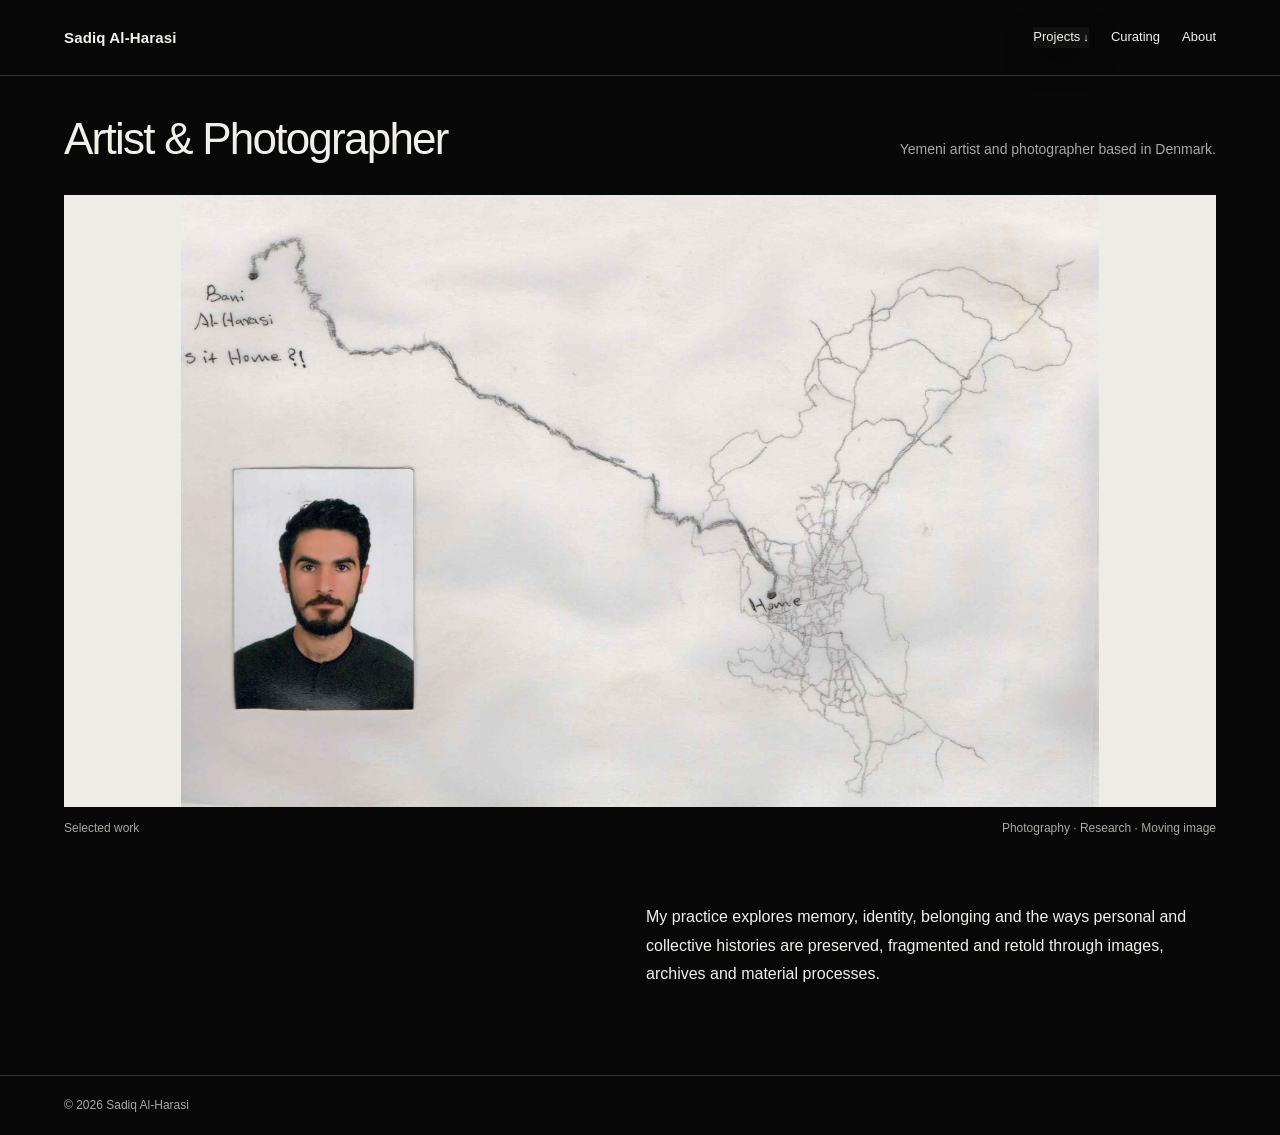
==== index.html @ f60ea3b3 "Standardize copyright footer" ====
<!DOCTYPE html>
<html lang="en">
<head>
  <meta charset="UTF-8">
  <meta name="viewport" content="width=device-width, initial-scale=1.0">

  <title>Sadiq Al-Harasi — Artist & Photographer</title>
  <meta name="description" content="Portfolio of Sadiq Al-Harasi, a Yemeni photographer, artist and curator based in Denmark.">

  <style>
    :root {
      --paper: #080808;
      --ink: #f2f0ea;
      --muted: #aaa7a0;
      --line: #343434;
    }

    * {
      box-sizing: border-box;
    }

    html {
      scroll-behavior: smooth;
    }

    body {
      margin: 0;
      background: var(--paper);
      color: var(--ink);
      font-family: Arial, Helvetica, sans-serif;
      font-size: 14px;
      line-height: 1.6;
    }

    a {
      color: inherit;
      text-decoration: none;
    }

    a:hover {
      opacity: 0.6;
    }

    .site-header {
      padding: 25px 5vw;
      display: flex;
      justify-content: space-between;
      align-items: center;
      gap: 24px;
      border-bottom: 1px solid var(--line);
    }

    .site-name {
      font-size: 15px;
      font-weight: 600;
      letter-spacing: 0.01em;
      white-space: nowrap;
    }

    .navigation {
      display: flex;
      flex-wrap: wrap;
      gap: 24px;
      font-size: 13px;
   
    .dropdown {
      position: relative;
    }

    .dropdown summary {
      cursor: pointer;
      list-style: none;
    }

    .dropdown summary::-webkit-details-marker {
      display: none;
    }

    .dropdown summary::after {
      content: " ↓";
      font-size: 11px;
    }

    .dropdown-menu {
      position: absolute;
      top: 100%;
      right: 0;
      z-index: 10;
      width: 300px;
      max-width: 85vw;
      max-height: 70vh;
      overflow-y: auto;
      padding: 18px;
      margin-top: 12px;
      background: var(--paper);
      border: 1px solid var(--line);
      display: flex;
      flex-direction: column;
      gap: 10px;
    }
.dropdown:hover .dropdown-menu,
.dropdown:focus-within .dropdown-menu {
  display: flex;
}

.dropdown:not([open]) .dropdown-menu {
  display: none;
}

.dropdown:hover > .dropdown-menu,
.dropdown:focus-within > .dropdown-menu {
  display: flex;
}

.dropdown:not([open]) > .dropdown-menu {
  display: none;
}

.dropdown:hover > .dropdown-menu,
.dropdown[open] > .dropdown-menu {
  display: flex;
}


    .dropdown-menu .menu-heading {
      margin: 8px 0 2px;
      color: var(--muted);
      font-size: 10px;
      letter-spacing: 0.08em;
      text-transform: uppercase;
    }

    .dropdown-menu a {
      font-size: 12px;
      line-height: 1.5;
    }
 }

    main {
      max-width: 1600px;
      margin: 0 auto;
      padding: 38px 5vw 70px;
    }

    .introduction {
      display: flex;
      justify-content: space-between;
      align-items: baseline;
      gap: 30px;
      margin-bottom: 30px;
    }

    .introduction h1 {
      font-size: clamp(26px, 3.5vw, 44px);
      font-weight: 400;
      line-height: 1.15;
      letter-spacing: -0.04em;
      margin: 0;
    }

    .introduction p {
      color: var(--muted);
      margin: 0;
      max-width: 340px;
    }

    .hero-image {
      margin: 0;
      width: 100%;
    }

    .hero-image img {
      display: block;
      width: 100%;
      height: min(68vh, 760px);
      object-fit: contain;
      object-position: center;
      background: #eeece7;
    }

    .image-caption {
      display: flex;
      justify-content: space-between;
      gap: 20px;
      padding-top: 10px;
      color: var(--muted);
      font-size: 12px;
    }

    .home-note {
      max-width: 570px;
      margin: 65px 0 0 auto;
      font-size: 16px;
      line-height: 1.8;
    }

    footer {
      border-top: 1px solid var(--line);
      padding: 20px 5vw;
      display: flex;
      justify-content: space-between;
      gap: 20px;
      color: var(--muted);
      font-size: 12px;
    }

    @media (max-width: 650px) {
      .site-header {
        align-items: flex-start;
        flex-direction: column;
        gap: 15px;
      }

      .navigation {
        gap: 15px;
      }

      main {
        padding-top: 28px;
      }

      .introduction {
        flex-direction: column;
        gap: 12px;
      }

      .hero-image img {
        height: 55vh;
      }

      .home-note {
        margin-top: 40px;
      }
    }
  </style>
  <link rel="stylesheet" href="theme.css">
</head>

<body>

  <header class="site-header">
    <a class="site-name" href="index.html">Sadiq Al-Harasi</a>
    <nav class="navigation" aria-label="Main navigation">
      <details class="dropdown">
        <summary>Projects</summary>
        <div class="dropdown-menu">
          <a href="projects.html">All projects — overview</a>
          <p class="menu-heading">Documentary Photography</p>
          <a href="widows-son.html">A Widow's Son</a>
          <a href="exile.html">In Exile, You Have No Memory</a>
          <a href="normal-life.html">As a Lie, As a Dream</a>
          <a href="fathers.html">What Do Fathers Leave Behind?</a>
          <a href="revisioning-roads.html">Revisioning Roads</a>
          <p class="menu-heading">Installations</p>
          <a href="smells-like-home.html">Smells Like Home!</a>
          <a href="tracing-absence.html">Tracing Absence</a>
        </div>
      </details>
      <a href="curating.html">Curating</a>
      <a href="about.html">About</a>
    </nav>
  </header>

  <main>
    <section class="introduction">
      <h1>Artist & Photographer</h1>
      <p>Yemeni artist and photographer based in Denmark.</p>
    </section>

    <figure class="hero-image">
      <img
        src="images/Home_Al-Harasi.jpg"
        alt="Photograph by Sadiq Al-Harasi"
      >
      <figcaption class="image-caption">
        <span>Selected work</span>
        <span>Photography · Research · Moving image</span>
      </figcaption>
    </figure>

    <section class="home-note">
      <p>
        My practice explores memory, identity, belonging and the ways
        personal and collective histories are preserved, fragmented
        and retold through images, archives and material processes.
      </p>
    </section>
  </main>

  <footer><span>© 2026 Sadiq Al-Harasi</span></footer>

</body>
</html>
---- theme.css ----
/* Shared portfolio design system — Sadiq Al-Harasi */
:root {
  color-scheme: dark;
  --paper: #080808;
  --ink: #f2f0ea;
  --muted: #aaa7a0;
  --line: #343434;
  --surface: #111111;
  --hover: #242424;
}

html { background: var(--paper); }
body { background: var(--paper) !important; color: var(--ink); }
a { color: inherit; }
header, .site-header {
  background: var(--paper);
  border-color: var(--line) !important;
}
.site-header, header { min-height: 76px; padding: 20px 5%; gap: 24px; }
.site-name, .logo { color: var(--ink); }
.navigation, nav { color: var(--ink); gap: 22px; }
.navigation a, nav a, .dropdown-trigger, .nav-link { color: var(--ink); }
.dropdown-menu, .dropdown, .nav-item .dropdown {
  background: var(--surface) !important;
  color: var(--ink);
  border-color: var(--line) !important;
  box-shadow: 0 12px 30px rgba(0, 0, 0, 0.35);
}
.dropdown-menu a, .dropdown a { color: var(--ink); }
.menu-heading, .dropdown-label, .dropdown-menu .menu-heading { color: var(--muted) !important; }
main { color: var(--ink); }
h1, h2, h3, p, .project-info, .project-text, .project-meta, .image-caption, .image-counter, .counter { color: inherit; }
.project-meta, .project-info .metadata, .project-text .project-meta, .image-caption, .image-counter, .counter, footer { color: var(--muted); }
footer { border-color: var(--line) !important; }
.carousel-arrow, .arrow, .image-arrow {
  background: var(--surface) !important;
  color: var(--ink) !important;
  border-color: #555 !important;
}
.carousel-arrow:hover, .arrow:hover, .image-arrow:hover { background: var(--hover) !important; }
button:focus-visible, a:focus-visible, summary:focus-visible { outline: 2px solid #d7d2c8; outline-offset: 4px; }
@media (max-width: 760px) {
  .site-header, header { align-items: flex-start; flex-direction: column; gap: 14px; }
  .navigation, nav { flex-wrap: wrap; gap: 14px 18px; }
}

/* Final overrides for legacy page-specific rules */
.hero-image,
.image-stage,
.image-area,
.image-stage img,
.image-area img,
.project-card,
.project-tile,
.card,
.project-image,
.image-container {
  background: var(--paper) !important;
}

/* Consistent, accessible dropdown navigation across all pages */
details.dropdown { position: relative; }
details.dropdown > summary {
  cursor: pointer;
  list-style: none;
  color: var(--ink);
  white-space: nowrap;
}
details.dropdown > summary::-webkit-details-marker { display: none; }
details.dropdown > summary::after { content: " ↓"; font-size: 11px; }
details.dropdown[open] > .dropdown-menu,
details.dropdown:hover > .dropdown-menu,
details.dropdown:focus-within > .dropdown-menu {
  display: flex !important;
  flex-direction: column;
  gap: 10px;
}
details.dropdown:not([open]) > .dropdown-menu { display: none; }
.navigation { align-items: center; }
.navigation > a { white-space: nowrap; }


/* Shared project-page layout: consistent rhythm across documentary and installation work */
.project-layout {
  display: grid !important;
  grid-template-columns: minmax(260px, 0.78fr) minmax(0, 1.22fr) !important;
  align-items: start;
  gap: clamp(32px, 5vw, 76px) !important;
}
.project-info, .project-text {
  min-width: 0;
  max-width: 680px;
}
.project-info h1, .project-heading h1 {
  color: var(--ink);
  font-size: clamp(30px, 3.2vw, 46px);
  font-weight: 400;
  line-height: 1.12;
  letter-spacing: -0.035em;
  margin-top: 0;
}
.project-meta, .year {
  display: block;
  color: var(--muted) !important;
  font-size: 12px;
  line-height: 1.7;
  letter-spacing: .015em;
  margin: 18px 0 26px;
}
.project-description, .project-text {
  font-size: 14px;
  line-height: 1.8;
}
.project-description p, .project-text p { margin: 0 0 1.15em; }
.image-area, .carousel, .project-gallery {
  min-width: 0;
  width: 100%;
}
.image-stage, .carousel-stage, .image-area .image-stage {
  position: relative;
  width: 100%;
  display: flex;
  align-items: center;
  justify-content: center;
  background: #080808;
}
.image-stage img, #project-image, .carousel-stage img {
  display: block;
  max-width: 100%;
  max-height: 78vh;
  width: auto;
  height: auto;
  object-fit: contain;
  cursor: zoom-in;
}
.image-stage img[hidden] { display: none !important; }
.project-heading {
  margin: 0 auto 32px;
  max-width: 1400px;
}
.project-heading .year { margin: 10px 0 0; }
.image-nav, .image-caption, .carousel-controls {
  display: flex;
  align-items: center;
  justify-content: space-between;
  gap: 12px;
  color: var(--muted);
  font-size: 12px;
  padding-top: 12px;
}
.image-arrow, .carousel-arrow, .arrow {
  z-index: 2;
}
.back-link { display: inline-block; margin-bottom: 26px; color: var(--muted); font-size: 12px; }
.lightbox {
  position: fixed;
  inset: 0;
  z-index: 9999;
  display: none;
  align-items: center;
  justify-content: center;
  padding: 54px 72px;
  background: rgba(0,0,0,.96);
}
.lightbox.is-open { display: flex; }
.lightbox img {
  display: block;
  max-width: min(94vw, 1800px);
  max-height: 88vh;
  width: auto;
  height: auto;
  object-fit: contain;
  cursor: zoom-out;
}
.lightbox-close, .lightbox-nav {
  position: absolute;
  border: 1px solid #555;
  color: #f2f0ea;
  background: rgba(20,20,20,.9);
  font: inherit;
  font-size: 24px;
  width: 44px;
  height: 44px;
  cursor: pointer;
}
.lightbox-close { top: 18px; right: 18px; }
.lightbox-prev { left: 18px; top: 50%; transform: translateY(-50%); }
.lightbox-next { right: 18px; top: 50%; transform: translateY(-50%); }
.lightbox-counter { position:absolute; bottom:18px; left:50%; transform:translateX(-50%); color:#aaa7a0; font-size:12px; }
@media (max-width: 800px) {
  .project-layout { grid-template-columns: minmax(0, 1fr) !important; gap: 28px !important; }
  .project-info, .project-text { max-width: none; }
  .image-stage img, #project-image, .carousel-stage img { max-height: 70vh; }
  .lightbox { padding: 52px 48px; }
  .lightbox img { max-width: 100%; max-height: 82vh; }
  .lightbox-prev { left: 5px; }
  .lightbox-next { right: 5px; }
}


/* Project titles sit in the information column on every project page */
.project-text h1, .project-info h1 {
  color: var(--ink);
  font-size: clamp(30px, 3.2vw, 46px);
  font-weight: 400;
  line-height: 1.12;
  letter-spacing: -0.035em;
  margin: 0 0 18px;
}
.project-text > .year { margin: 0 0 26px; }
.project-text > .project-meta { margin-top: 24px; }
.image-stage img, #project-image {
  cursor: zoom-in;
}
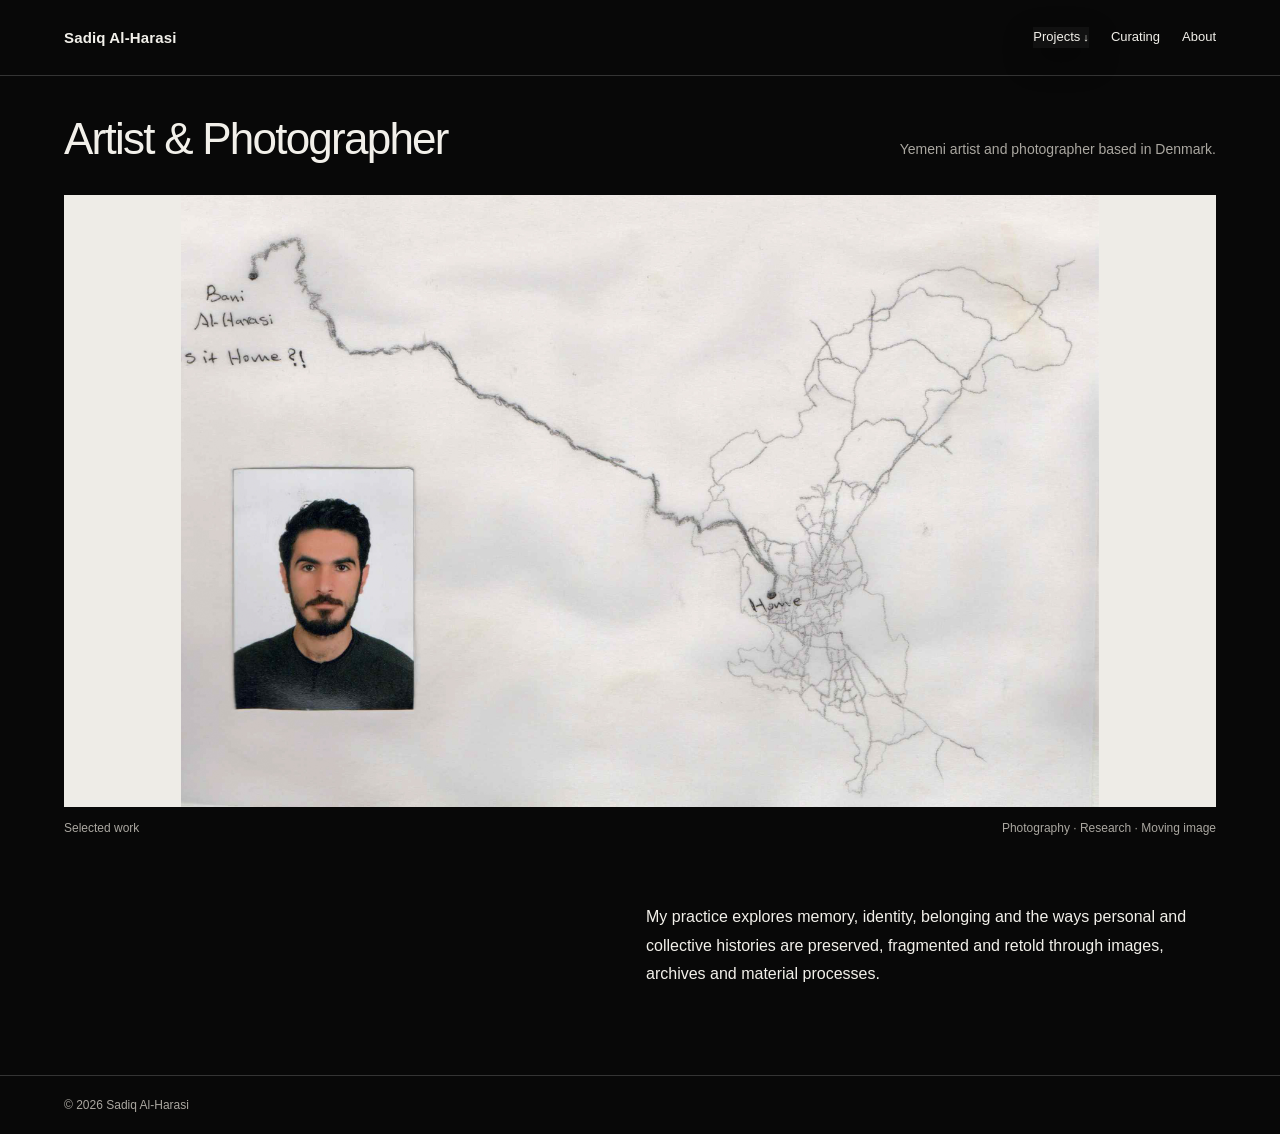
==== commit b54cfc17: "Standardize copyright footer across site" ====
--- a/index.html
+++ b/index.html
@@ -233,6 +233,10 @@
         margin-top: 40px;
       }
     }
+  
+    footer { margin:0 !important; padding:20px 5vw !important; display:flex; align-items:center; justify-content:space-between; gap:20px; border-top:1px solid var(--line); color:var(--muted); font-size:12px; line-height:1.5; }
+    footer span { display:block; }
+
   </style>
   <link rel="stylesheet" href="theme.css">
 </head>
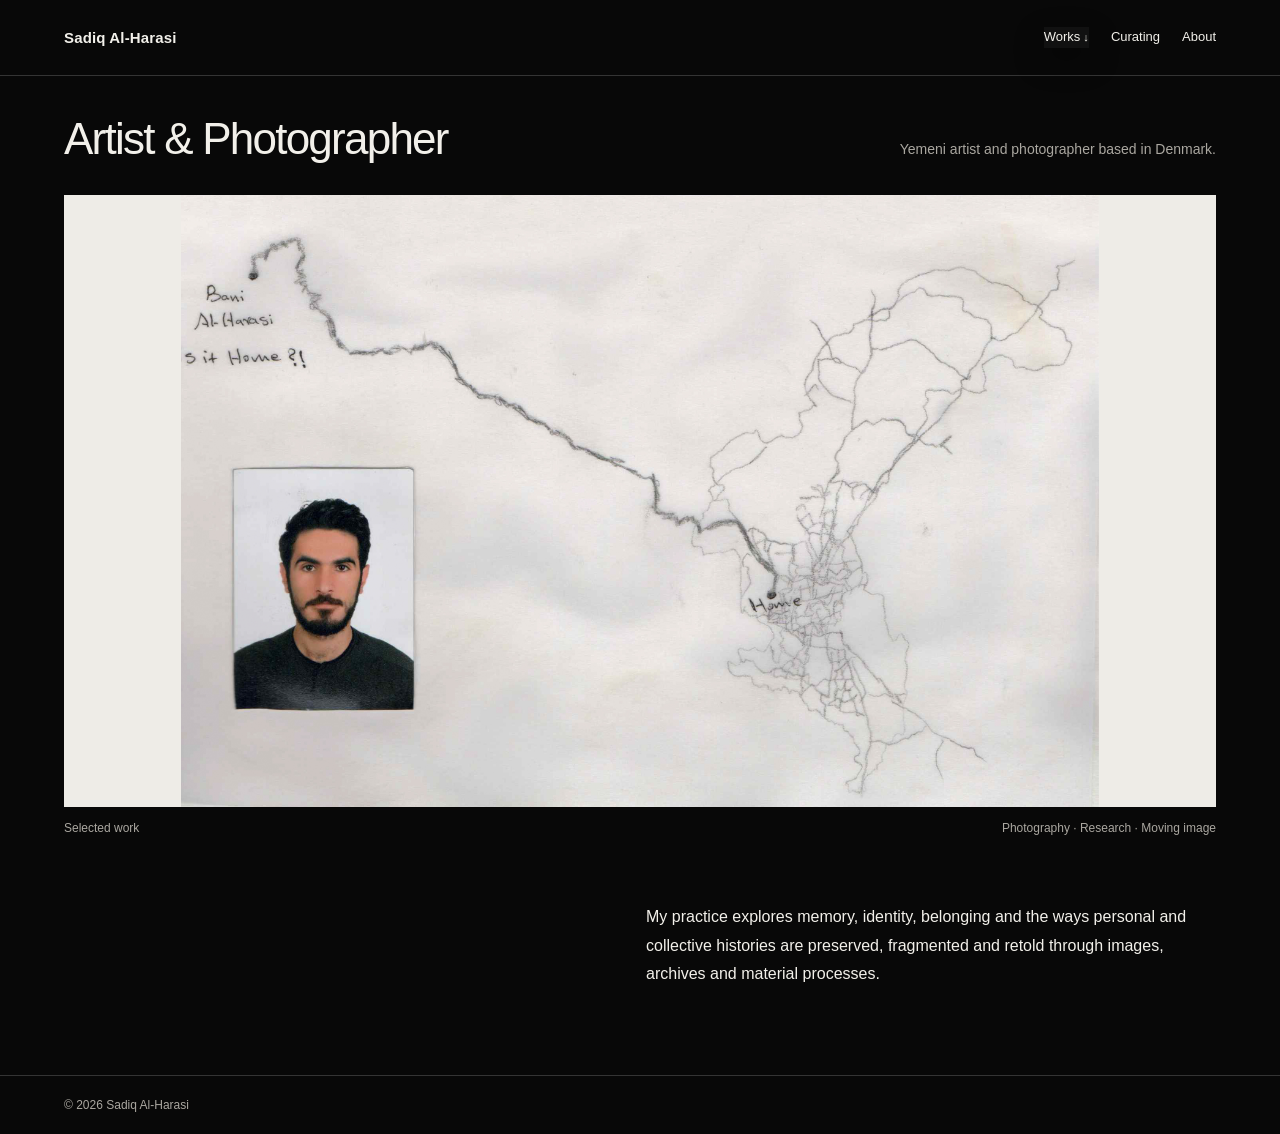
==== commit fe73e883: "Rename Projects navigation to Works and align dropdown" ====
--- a/index.html
+++ b/index.html
@@ -247,9 +247,9 @@
     <a class="site-name" href="index.html">Sadiq Al-Harasi</a>
     <nav class="navigation" aria-label="Main navigation">
       <details class="dropdown">
-        <summary>Projects</summary>
+        <summary>Works</summary>
         <div class="dropdown-menu">
-          <a href="projects.html">All projects — overview</a>
+          <a href="projects.html">Selected work</a>
           <p class="menu-heading">Documentary Photography</p>
           <a href="widows-son.html">A Widow's Son</a>
           <a href="exile.html">In Exile, You Have No Memory</a>
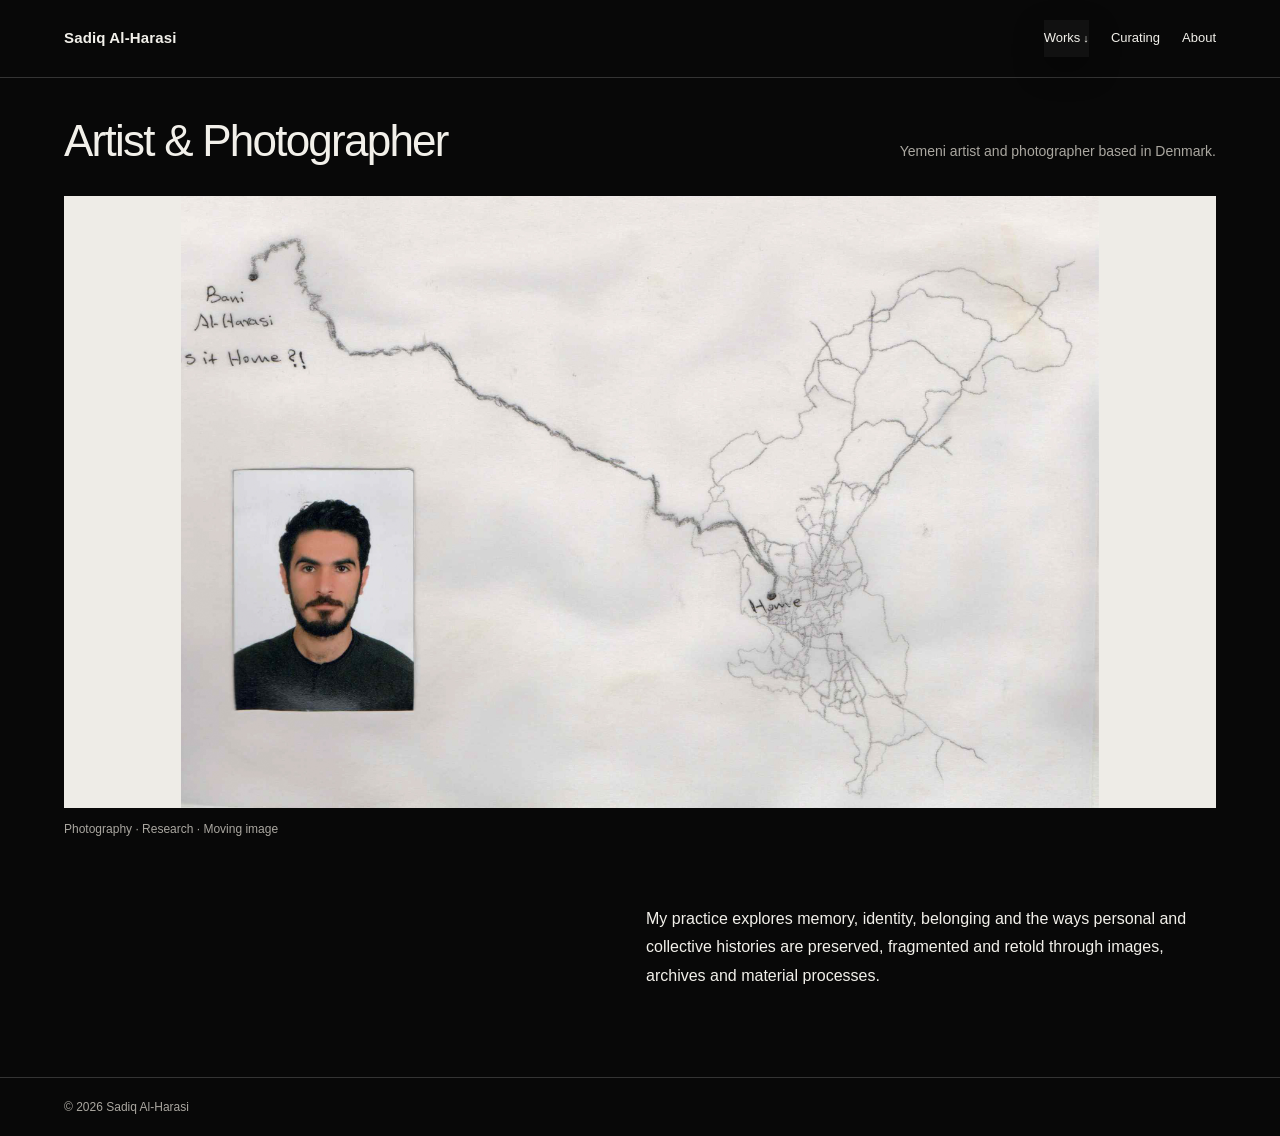
==== commit a053df96: "Fix Works dropdown and remove image captions" ====
--- a/index.html
+++ b/index.html
@@ -236,6 +236,27 @@
   
     footer { margin:0 !important; padding:20px 5vw !important; display:flex; align-items:center; justify-content:space-between; gap:20px; border-top:1px solid var(--line); color:var(--muted); font-size:12px; line-height:1.5; }
     footer span { display:block; }
+
+  
+    details.dropdown { position:relative; }
+    details.dropdown > summary { display:inline-block; cursor:pointer; list-style:none; }
+    details.dropdown > summary::-webkit-details-marker { display:none; }
+    details.dropdown > summary::after { content:" ↓"; font-size:11px; }
+    details.dropdown .dropdown-menu { display:none; position:absolute; z-index:100; top:calc(100% + 6px); left:0; right:auto; width:290px; max-width:85vw; max-height:70vh; overflow-y:auto; padding:18px; background:var(--paper); border:1px solid var(--line); box-shadow:0 8px 22px rgba(0,0,0,.06); }
+    details.dropdown[open] .dropdown-menu { display:flex; flex-direction:column; gap:9px; }
+    details.dropdown .dropdown-menu a { display:block; font-size:12px; line-height:1.5; }
+    details.dropdown .menu-heading { margin:10px 0 2px; color:var(--muted); font-size:10px; letter-spacing:.08em; text-transform:uppercase; }
+
+  
+    details.dropdown { display:block; position:relative; }
+    details.dropdown > summary { display:inline-block; cursor:pointer; list-style:none; padding:8px 0; white-space:nowrap; }
+    details.dropdown > summary::-webkit-details-marker { display:none; }
+    details.dropdown > summary::after { content:" ↓"; font-size:11px; }
+    details.dropdown .dropdown-menu { display:none; position:absolute; z-index:100; top:calc(100% + 6px); left:0; right:auto; width:290px; max-width:85vw; max-height:70vh; overflow-y:auto; padding:18px; background:var(--paper); border:1px solid var(--line); box-shadow:0 8px 22px rgba(0,0,0,.06); }
+    details.dropdown[open] .dropdown-menu { display:flex; flex-direction:column; gap:9px; }
+    details.dropdown .dropdown-menu a { display:block; font-size:12px; line-height:1.5; }
+    details.dropdown .menu-heading { margin:10px 0 2px; color:var(--muted); font-size:10px; letter-spacing:.08em; text-transform:uppercase; }
+    .image-caption > span:first-child { display:none !important; }
 
   </style>
   <link rel="stylesheet" href="theme.css">
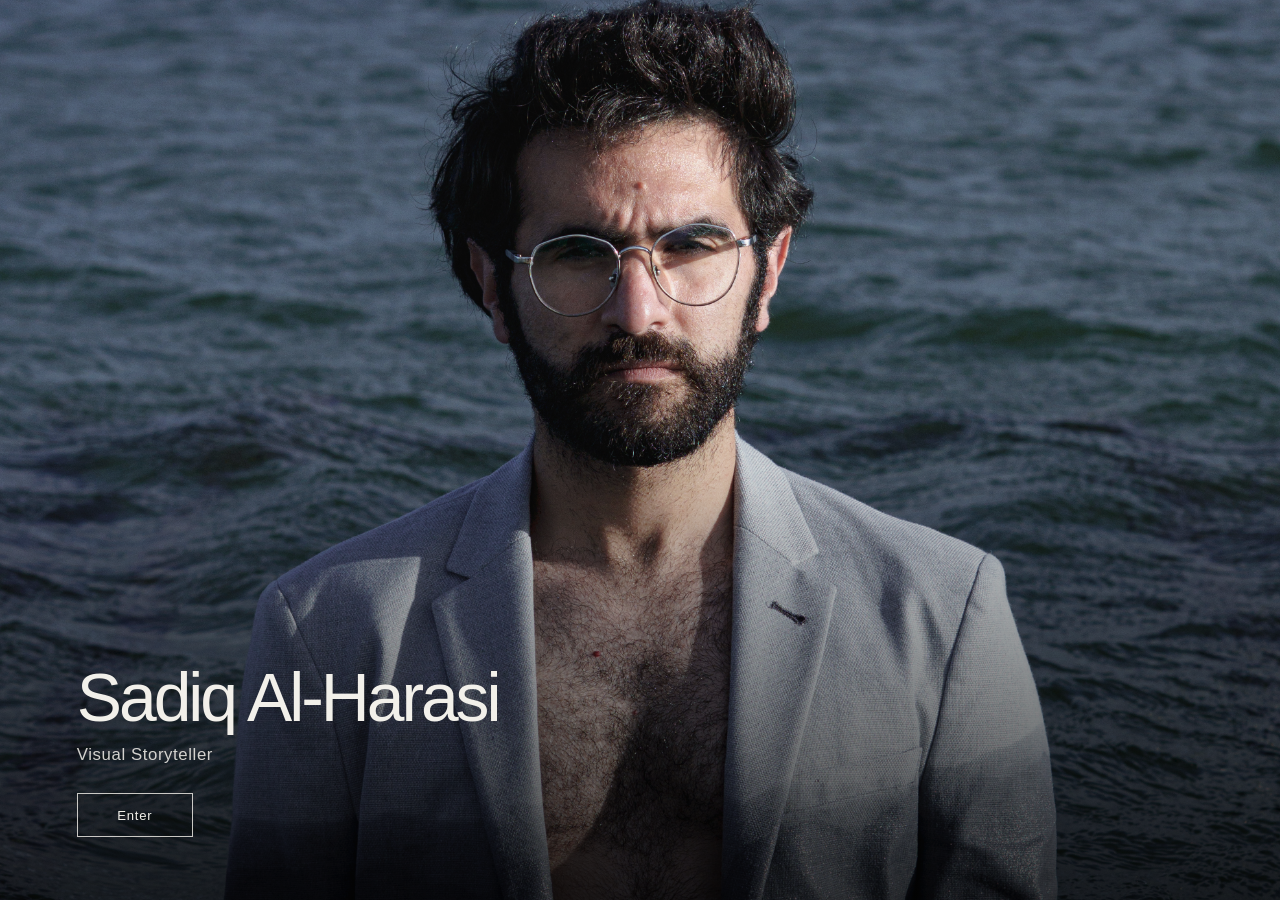
==== commit 692faeed: "Redesign homepage as full-screen portrait entry page" ====
--- a/index.html
+++ b/index.html
@@ -1,319 +1,120 @@
-
 <!DOCTYPE html>
 <html lang="en">
 <head>
   <meta charset="UTF-8">
   <meta name="viewport" content="width=device-width, initial-scale=1.0">
-
-  <title>Sadiq Al-Harasi — Artist & Photographer</title>
-  <meta name="description" content="Portfolio of Sadiq Al-Harasi, a Yemeni photographer, artist and curator based in Denmark.">
-
+  <meta name="theme-color" content="#080808">
+  <title>Sadiq Al-Harasi — Visual Storyteller</title>
+  <meta name="description" content="Sadiq Al-Harasi — Visual Storyteller.">
   <style>
-    :root {
-      --paper: #080808;
-      --ink: #f2f0ea;
-      --muted: #aaa7a0;
-      --line: #343434;
+    * { box-sizing: border-box; }
+    html, body { width: 100%; min-height: 100%; margin: 0; }
+    body {
+      min-height: 100vh;
+      min-height: 100svh;
+      background: #080808;
+      color: #f2f0ea;
+      font-family: Arial, Helvetica, sans-serif;
     }
-
-    * {
-      box-sizing: border-box;
+    .entry {
+      position: relative;
+      isolation: isolate;
+      display: flex;
+      align-items: flex-end;
+      min-height: 100vh;
+      min-height: 100svh;
+      width: 100%;
+      overflow: hidden;
+      background: #080808;
     }
-
-    html {
-      scroll-behavior: smooth;
+    .entry-image {
+      position: absolute;
+      inset: 0;
+      z-index: -2;
+      width: 100%;
+      height: 100%;
+      object-fit: cover;
+      object-position: center;
     }
-
-    body {
+    .entry::after {
+      content: "";
+      position: absolute;
+      inset: 0;
+      z-index: -1;
+      pointer-events: none;
+      background: linear-gradient(
+        180deg,
+        rgba(0,0,0,0.02) 30%,
+        rgba(0,0,0,0.12) 52%,
+        rgba(0,0,0,0.72) 100%
+      );
+    }
+    .entry-content {
+      width: 100%;
+      padding: clamp(28px, 6vw, 84px);
+      padding-bottom: max(clamp(32px, 7vh, 76px), env(safe-area-inset-bottom));
+    }
+    h1 {
       margin: 0;
-      background: var(--paper);
-      color: var(--ink);
-      font-family: Arial, Helvetica, sans-serif;
-      font-size: 14px;
-      line-height: 1.6;
+      font-size: clamp(2rem, 5.3vw, 4.5rem);
+      line-height: 1.05;
+      font-weight: 400;
+      letter-spacing: -0.045em;
     }
-
-    a {
-      color: inherit;
+    .title {
+      margin: 12px 0 28px;
+      color: rgba(242,240,234,0.86);
+      font-size: clamp(0.9rem, 1.4vw, 1.05rem);
+      letter-spacing: 0.035em;
+    }
+    .enter {
+      display: inline-flex;
+      min-width: 116px;
+      min-height: 44px;
+      align-items: center;
+      justify-content: center;
+      padding: 10px 25px;
+      border: 1px solid rgba(242,240,234,0.82);
+      color: #f2f0ea;
+      background: rgba(8,8,8,0.12);
+      font-size: 0.82rem;
+      letter-spacing: 0.06em;
       text-decoration: none;
+      transition: background-color 180ms ease, color 180ms ease;
     }
-
-    a:hover {
-      opacity: 0.6;
+    .enter:hover, .enter:focus-visible {
+      color: #080808;
+      background: #f2f0ea;
     }
-
-    .site-header {
-      padding: 25px 5vw;
-      display: flex;
-      justify-content: space-between;
-      align-items: center;
-      gap: 24px;
-      border-bottom: 1px solid var(--line);
+    .enter:focus-visible {
+      outline: 2px solid #f2f0ea;
+      outline-offset: 4px;
     }
-
-    .site-name {
-      font-size: 15px;
-      font-weight: 600;
-      letter-spacing: 0.01em;
-      white-space: nowrap;
+    @media (max-width: 600px) {
+      .entry-image { object-position: center; }
+      .entry-content { padding: 26px; padding-bottom: max(34px, env(safe-area-inset-bottom)); }
+      h1 { font-size: clamp(2.1rem, 10vw, 3.2rem); }
+      .title { margin-top: 10px; margin-bottom: 24px; }
+      .enter { min-width: 108px; }
     }
-
-    .navigation {
-      display: flex;
-      flex-wrap: wrap;
-      gap: 24px;
-      font-size: 13px;
-   
-    .dropdown {
-      position: relative;
+    @media (prefers-reduced-motion: reduce) {
+      .enter { transition: none; }
     }
-
-    .dropdown summary {
-      cursor: pointer;
-      list-style: none;
-    }
-
-    .dropdown summary::-webkit-details-marker {
-      display: none;
-    }
-
-    .dropdown summary::after {
-      content: " ↓";
-      font-size: 11px;
-    }
-
-    .dropdown-menu {
-      position: absolute;
-      top: 100%;
-      right: 0;
-      z-index: 10;
-      width: 300px;
-      max-width: 85vw;
-      max-height: 70vh;
-      overflow-y: auto;
-      padding: 18px;
-      margin-top: 12px;
-      background: var(--paper);
-      border: 1px solid var(--line);
-      display: flex;
-      flex-direction: column;
-      gap: 10px;
-    }
-.dropdown:hover .dropdown-menu,
-.dropdown:focus-within .dropdown-menu {
-  display: flex;
-}
-
-.dropdown:not([open]) .dropdown-menu {
-  display: none;
-}
-
-.dropdown:hover > .dropdown-menu,
-.dropdown:focus-within > .dropdown-menu {
-  display: flex;
-}
-
-.dropdown:not([open]) > .dropdown-menu {
-  display: none;
-}
-
-.dropdown:hover > .dropdown-menu,
-.dropdown[open] > .dropdown-menu {
-  display: flex;
-}
-
-
-    .dropdown-menu .menu-heading {
-      margin: 8px 0 2px;
-      color: var(--muted);
-      font-size: 10px;
-      letter-spacing: 0.08em;
-      text-transform: uppercase;
-    }
-
-    .dropdown-menu a {
-      font-size: 12px;
-      line-height: 1.5;
-    }
- }
-
-    main {
-      max-width: 1600px;
-      margin: 0 auto;
-      padding: 38px 5vw 70px;
-    }
-
-    .introduction {
-      display: flex;
-      justify-content: space-between;
-      align-items: baseline;
-      gap: 30px;
-      margin-bottom: 30px;
-    }
-
-    .introduction h1 {
-      font-size: clamp(26px, 3.5vw, 44px);
-      font-weight: 400;
-      line-height: 1.15;
-      letter-spacing: -0.04em;
-      margin: 0;
-    }
-
-    .introduction p {
-      color: var(--muted);
-      margin: 0;
-      max-width: 340px;
-    }
-
-    .hero-image {
-      margin: 0;
-      width: 100%;
-    }
-
-    .hero-image img {
-      display: block;
-      width: 100%;
-      height: min(68vh, 760px);
-      object-fit: contain;
-      object-position: center;
-      background: #eeece7;
-    }
-
-    .image-caption {
-      display: flex;
-      justify-content: space-between;
-      gap: 20px;
-      padding-top: 10px;
-      color: var(--muted);
-      font-size: 12px;
-    }
-
-    .home-note {
-      max-width: 570px;
-      margin: 65px 0 0 auto;
-      font-size: 16px;
-      line-height: 1.8;
-    }
-
-    footer {
-      border-top: 1px solid var(--line);
-      padding: 20px 5vw;
-      display: flex;
-      justify-content: space-between;
-      gap: 20px;
-      color: var(--muted);
-      font-size: 12px;
-    }
-
-    @media (max-width: 650px) {
-      .site-header {
-        align-items: flex-start;
-        flex-direction: column;
-        gap: 15px;
-      }
-
-      .navigation {
-        gap: 15px;
-      }
-
-      main {
-        padding-top: 28px;
-      }
-
-      .introduction {
-        flex-direction: column;
-        gap: 12px;
-      }
-
-      .hero-image img {
-        height: 55vh;
-      }
-
-      .home-note {
-        margin-top: 40px;
-      }
-    }
-  
-    footer { margin:0 !important; padding:20px 5vw !important; display:flex; align-items:center; justify-content:space-between; gap:20px; border-top:1px solid var(--line); color:var(--muted); font-size:12px; line-height:1.5; }
-    footer span { display:block; }
-
-  
-    details.dropdown { position:relative; }
-    details.dropdown > summary { display:inline-block; cursor:pointer; list-style:none; }
-    details.dropdown > summary::-webkit-details-marker { display:none; }
-    details.dropdown > summary::after { content:" ↓"; font-size:11px; }
-    details.dropdown .dropdown-menu { display:none; position:absolute; z-index:100; top:calc(100% + 6px); left:0; right:auto; width:290px; max-width:85vw; max-height:70vh; overflow-y:auto; padding:18px; background:var(--paper); border:1px solid var(--line); box-shadow:0 8px 22px rgba(0,0,0,.06); }
-    details.dropdown[open] .dropdown-menu { display:flex; flex-direction:column; gap:9px; }
-    details.dropdown .dropdown-menu a { display:block; font-size:12px; line-height:1.5; }
-    details.dropdown .menu-heading { margin:10px 0 2px; color:var(--muted); font-size:10px; letter-spacing:.08em; text-transform:uppercase; }
-
-  
-    details.dropdown { display:block; position:relative; }
-    details.dropdown > summary { display:inline-block; cursor:pointer; list-style:none; padding:8px 0; white-space:nowrap; }
-    details.dropdown > summary::-webkit-details-marker { display:none; }
-    details.dropdown > summary::after { content:" ↓"; font-size:11px; }
-    details.dropdown .dropdown-menu { display:none; position:absolute; z-index:100; top:calc(100% + 6px); left:0; right:auto; width:290px; max-width:85vw; max-height:70vh; overflow-y:auto; padding:18px; background:var(--paper); border:1px solid var(--line); box-shadow:0 8px 22px rgba(0,0,0,.06); }
-    details.dropdown[open] .dropdown-menu { display:flex; flex-direction:column; gap:9px; }
-    details.dropdown .dropdown-menu a { display:block; font-size:12px; line-height:1.5; }
-    details.dropdown .menu-heading { margin:10px 0 2px; color:var(--muted); font-size:10px; letter-spacing:.08em; text-transform:uppercase; }
-    .image-caption > span:first-child { display:none !important; }
-
   </style>
-  <link rel="stylesheet" href="theme.css">
 </head>
-
 <body>
-
-  <header class="site-header">
-    <a class="site-name" href="index.html">Sadiq Al-Harasi</a>
-    <nav class="navigation" aria-label="Main navigation">
-      <details class="dropdown">
-        <summary>Works</summary>
-        <div class="dropdown-menu">
-          <a href="projects.html">Selected work</a>
-          <p class="menu-heading">Documentary Photography</p>
-          <a href="widows-son.html">A Widow's Son</a>
-          <a href="exile.html">In Exile, You Have No Memory</a>
-          <a href="normal-life.html">As a Lie, As a Dream</a>
-          <a href="fathers.html">What Do Fathers Leave Behind?</a>
-          <a href="revisioning-roads.html">Revisioning Roads</a>
-          <p class="menu-heading">Installations</p>
-          <a href="smells-like-home.html">Smells Like Home!</a>
-          <a href="tracing-absence.html">Tracing Absence</a>
-        </div>
-      </details>
-      <a href="curating.html">Curating</a>
-      <a href="about.html">About</a>
-    </nav>
-  </header>
-
-  <main>
-    <section class="introduction">
-      <h1>Artist & Photographer</h1>
-      <p>Yemeni artist and photographer based in Denmark.</p>
-    </section>
-
-    <figure class="hero-image">
-      <img
-        src="images/Home_Al-Harasi.jpg"
-        alt="Photograph by Sadiq Al-Harasi"
-      >
-      <figcaption class="image-caption">
-        <span>Selected work</span>
-        <span>Photography · Research · Moving image</span>
-      </figcaption>
-    </figure>
-
-    <section class="home-note">
-      <p>
-        My practice explores memory, identity, belonging and the ways
-        personal and collective histories are preserved, fragmented
-        and retold through images, archives and material processes.
-      </p>
-    </section>
+  <main class="entry">
+    <img
+      class="entry-image"
+      src="images/SYH07245.jpg"
+      alt=""
+      fetchpriority="high"
+    >
+    <div class="entry-content">
+      <h1>Sadiq Al-Harasi</h1>
+      <p class="title">Visual Storyteller</p>
+      <a class="enter" href="fathers.html">Enter</a>
+    </div>
   </main>
-
-  <footer><span>© 2026 Sadiq Al-Harasi</span></footer>
-
 </body>
 </html>
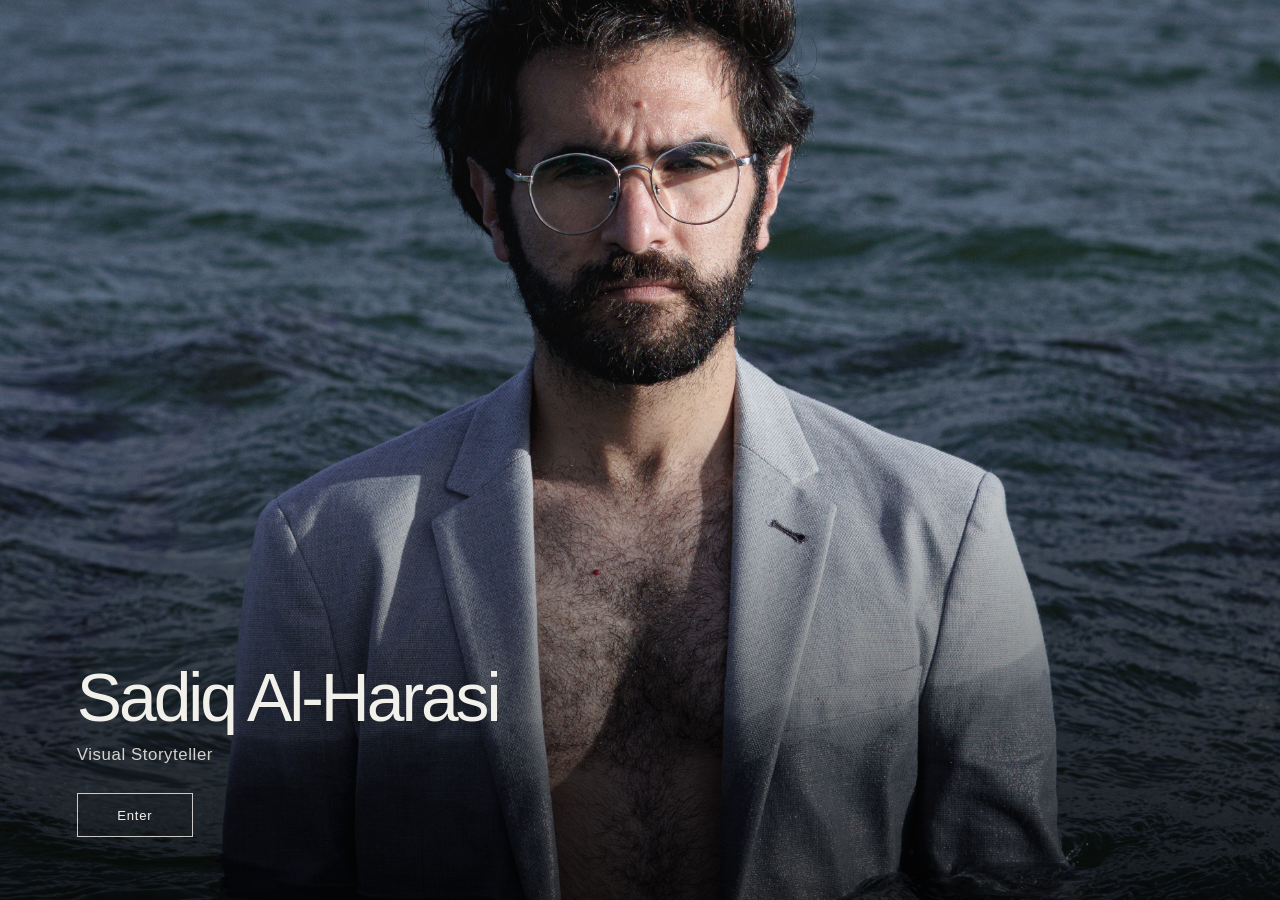
==== commit 2df485e6: "Adjust homepage image position and link Enter to selected works" ====
--- a/index.html
+++ b/index.html
@@ -34,7 +34,7 @@
       width: 100%;
       height: 100%;
       object-fit: cover;
-      object-position: center;
+      object-position: center 58%;
     }
     .entry::after {
       content: "";
@@ -91,7 +91,7 @@
       outline-offset: 4px;
     }
     @media (max-width: 600px) {
-      .entry-image { object-position: center; }
+      .entry-image { object-position: center 58%; }
       .entry-content { padding: 26px; padding-bottom: max(34px, env(safe-area-inset-bottom)); }
       h1 { font-size: clamp(2.1rem, 10vw, 3.2rem); }
       .title { margin-top: 10px; margin-bottom: 24px; }
@@ -113,7 +113,7 @@
     <div class="entry-content">
       <h1>Sadiq Al-Harasi</h1>
       <p class="title">Visual Storyteller</p>
-      <a class="enter" href="fathers.html">Enter</a>
+      <a class="enter" href="projects.html">Enter</a>
     </div>
   </main>
 </body>
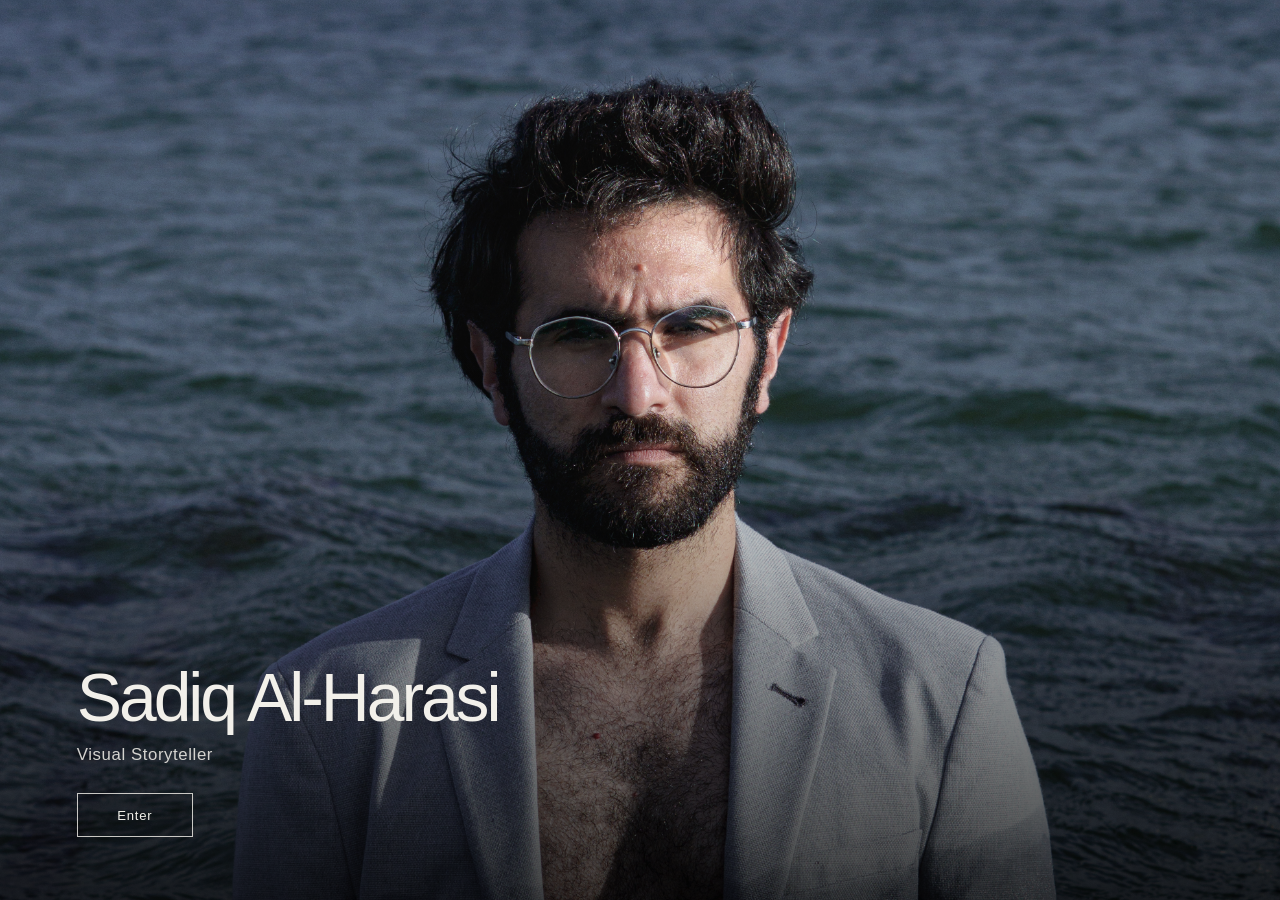
==== commit 10c1447c: "Lower the visible portrait framing and retain full-bleed fit" ====
--- a/index.html
+++ b/index.html
@@ -34,7 +34,7 @@
       width: 100%;
       height: 100%;
       object-fit: cover;
-      object-position: center 58%;
+      object-position: center 42%;
     }
     .entry::after {
       content: "";
@@ -91,7 +91,7 @@
       outline-offset: 4px;
     }
     @media (max-width: 600px) {
-      .entry-image { object-position: center 58%; }
+      .entry-image { object-position: center 42%; }
       .entry-content { padding: 26px; padding-bottom: max(34px, env(safe-area-inset-bottom)); }
       h1 { font-size: clamp(2.1rem, 10vw, 3.2rem); }
       .title { margin-top: 10px; margin-bottom: 24px; }
